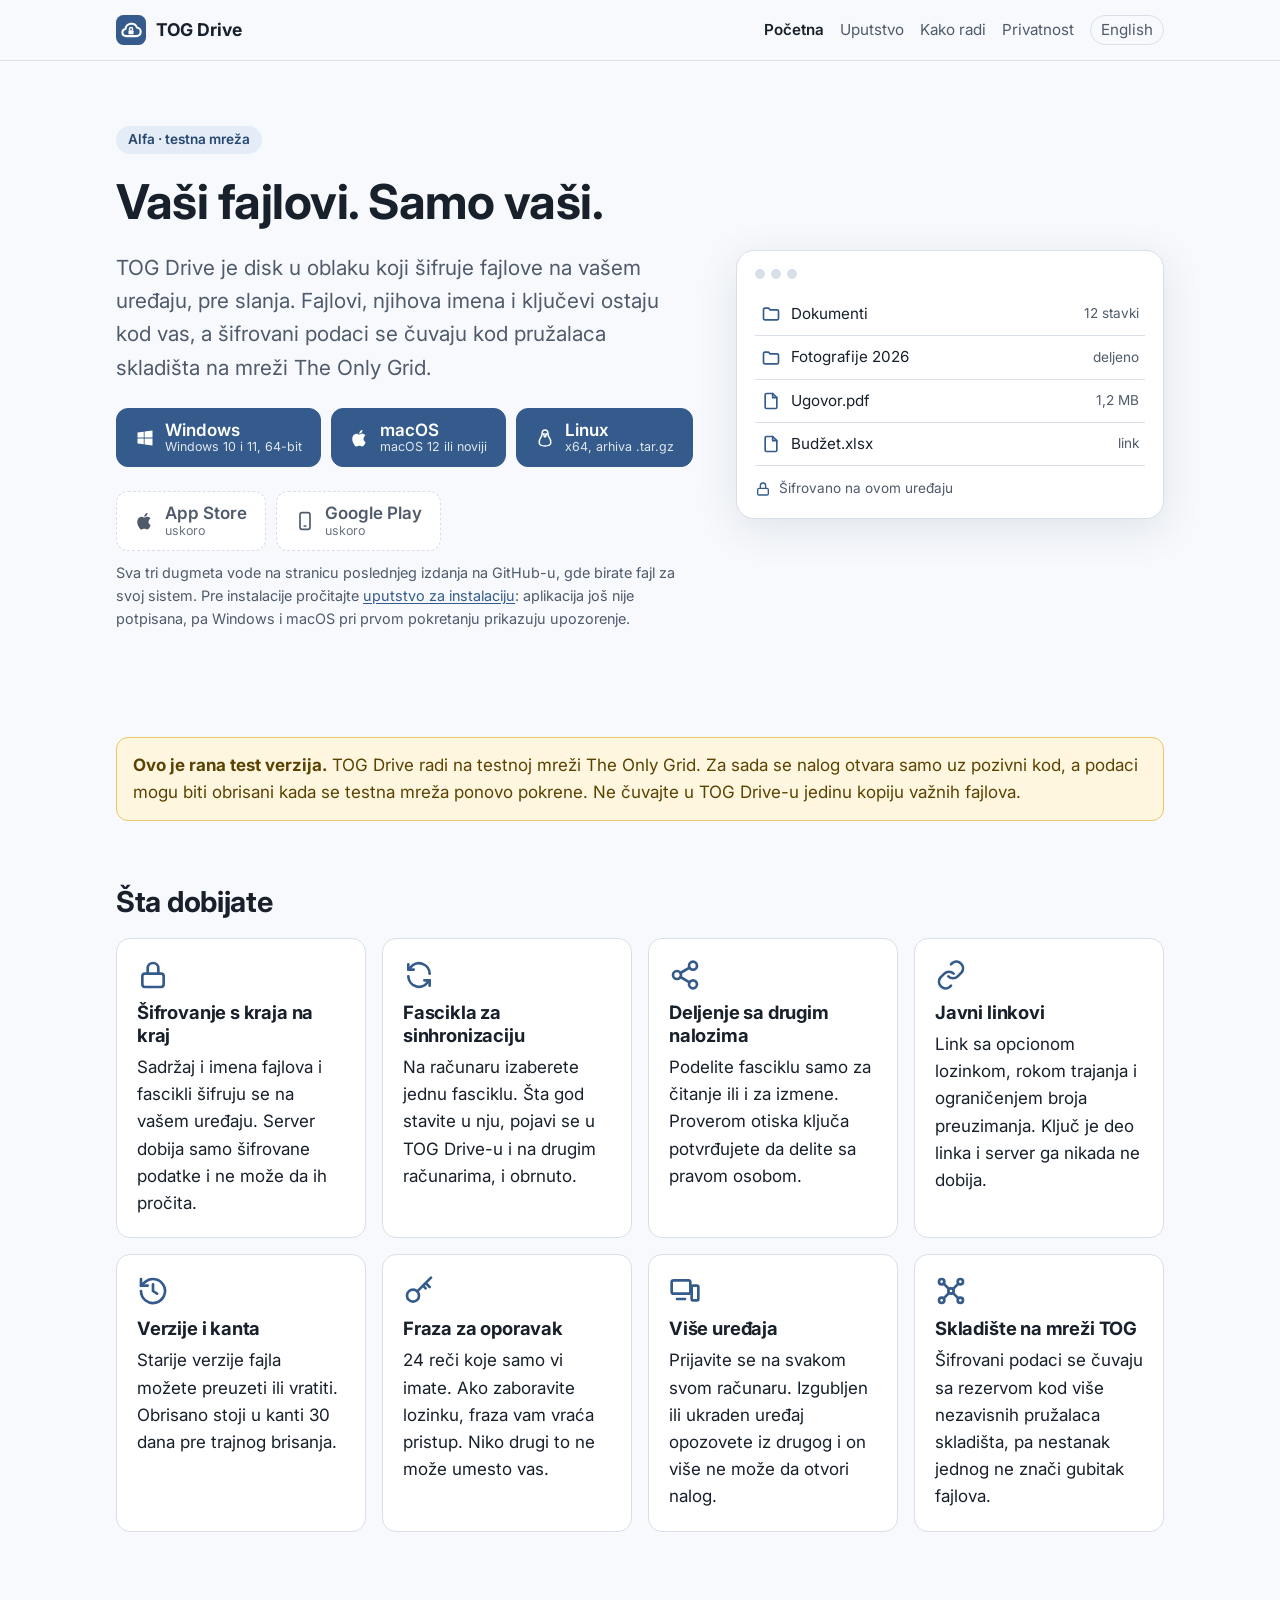
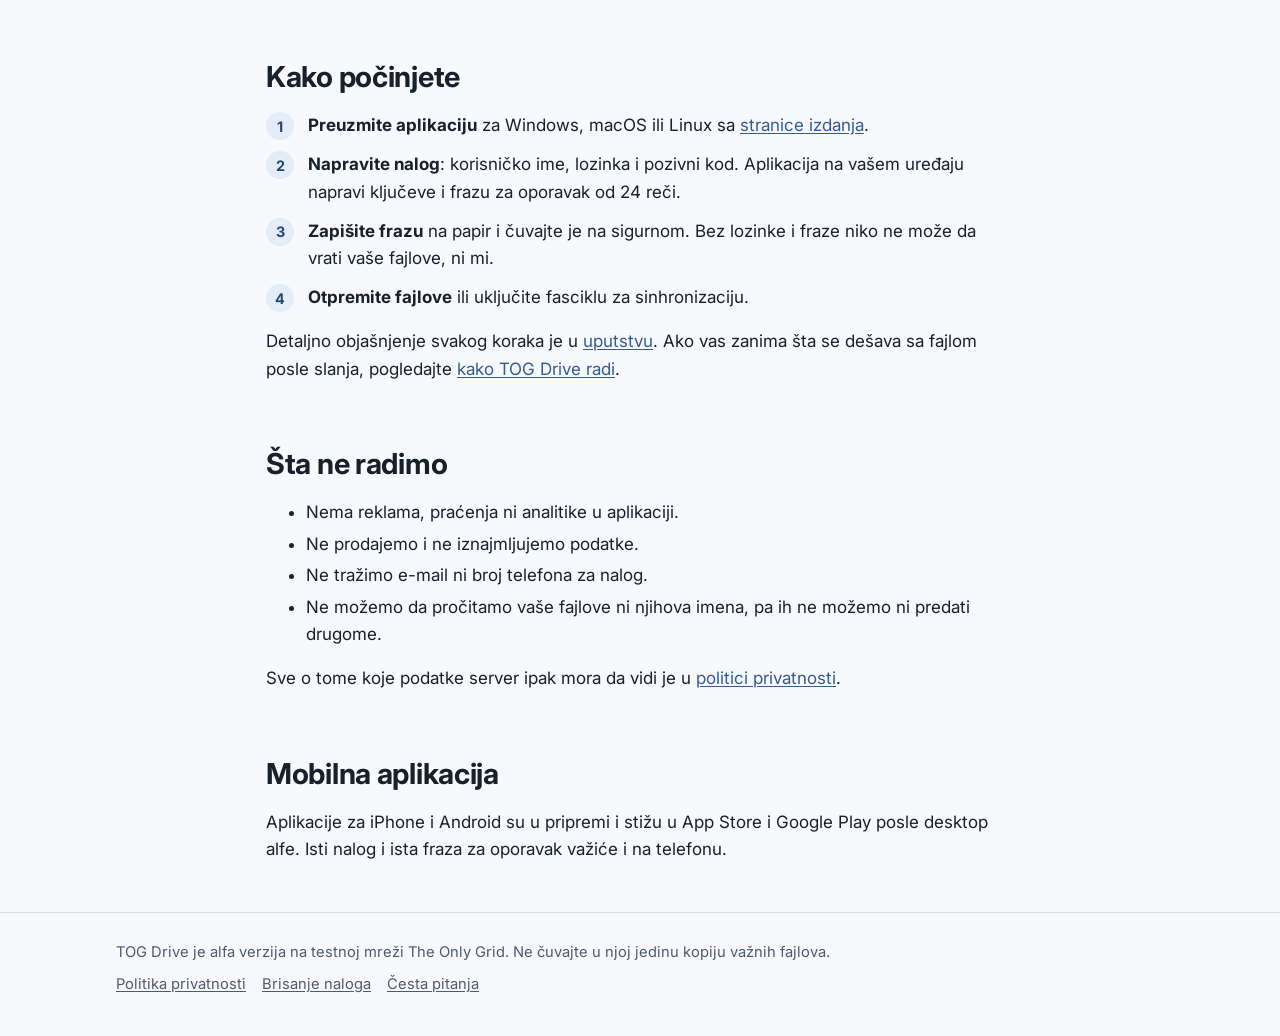
==== index.html @ 7b439019 "TOG Drive site (GitHub Pages): guide, how it works, privacy, sr + en Co-Authored-By: Claude Opus 5.5" ====
<!doctype html>
<html lang="sr-Latn">
<head>
<meta charset="utf-8">
<meta name="viewport" content="width=device-width, initial-scale=1">
<title>TOG Drive: šifrovani disk</title>
<meta name="description" content="TOG Drive je disk u oblaku sa šifrovanjem s kraja na kraj. Fajlovi, imena i ključevi ostaju na vašim uređajima, a šifrovani podaci se čuvaju na mreži The Only Grid.">
<meta name="color-scheme" content="light dark">
<meta name="theme-color" content="#345b8c">
<link rel="alternate" hreflang="sr-Latn" href="index.html">
<link rel="alternate" hreflang="en" href="en/index.html">
<link rel="icon" href="favicon.svg" type="image/svg+xml">
<link rel="preconnect" href="https://fonts.googleapis.com">
<link rel="preconnect" href="https://fonts.gstatic.com" crossorigin>
<link rel="stylesheet" href="https://fonts.googleapis.com/css2?family=Inter:wght@400;600;700&amp;display=swap">
<link rel="stylesheet" href="style.css">
</head>
<body>
<a class="skip" href="#sadrzaj">Preskoči na sadržaj</a>
<header class="site-header">
  <div class="wrap">
    <a class="brand" href="index.html"><svg viewBox="0 0 32 32" aria-hidden="true"><rect width="32" height="32" rx="8" fill="#345b8c"/><path d="M10.2 22.5h11.6a4.6 4.6 0 0 0 .6-9.15 6.4 6.4 0 0 0-12.3 1.6 3.8 3.8 0 0 0 .1 7.55z" fill="none" stroke="#fff" stroke-width="2.2" stroke-linejoin="round"/><rect x="13.3" y="16.2" width="5.4" height="4.4" rx="1" fill="#fff"/><path d="M14.4 16.3v-1.3a1.6 1.6 0 0 1 3.2 0v1.3" fill="none" stroke="#fff" stroke-width="1.5"/></svg><span>TOG Drive</span></a>
    <nav class="nav" aria-label="Glavni meni">
      <a href="index.html" aria-current="page">Početna</a> <a href="uputstvo.html">Uputstvo</a> <a href="kako-radi.html">Kako radi</a> <a href="privatnost.html">Privatnost</a> <a class="lang" href="en/index.html" hreflang="en" lang="en">English</a>
    </nav>
  </div>
</header>
<main id="sadrzaj">
<section class="hero">
  <div class="wrap hero-grid">
    <div>
      <span class="badge">Alfa · testna mreža</span>
      <h1>Vaši fajlovi. Samo vaši.</h1>
      <p class="lead">TOG Drive je disk u oblaku koji šifruje fajlove na vašem uređaju, pre slanja. Fajlovi, njihova imena i ključevi ostaju kod vas, a šifrovani podaci se čuvaju kod pružalaca skladišta na mreži The Only Grid.</p>
      <div class="downloads" id="preuzimanje">
        <a class="btn" href="https://github.com/vahidzekic/theonlygrid-drive/releases/latest"><svg viewBox="0 0 24 24" fill="currentColor" aria-hidden="true"><path d="M3 5.5l7.5-1v7H3zM11.5 4.3L21 3v8.5h-9.5zM3 12.5h7.5v7L3 18.5zM11.5 12.5H21V21l-9.5-1.3z"/></svg><span class="t">Windows<small>Windows 10 i 11, 64-bit</small></span></a>
        <a class="btn" href="https://github.com/vahidzekic/theonlygrid-drive/releases/latest"><svg viewBox="0 0 24 24" fill="currentColor" aria-hidden="true"><path d="M16.4 12.6c0-2.4 2-3.6 2.1-3.7-1.2-1.7-3-1.9-3.6-2-1.5-.2-3 .9-3.8.9s-2-.9-3.3-.9C6 7 4.4 8 3.6 9.6c-1.8 3.1-.5 7.6 1.3 10.1.8 1.2 1.8 2.6 3.1 2.5 1.3-.1 1.7-.8 3.2-.8s1.9.8 3.2.8c1.3 0 2.2-1.2 3-2.4.9-1.4 1.3-2.8 1.3-2.8s-2.6-1-2.6-4zM14 5.4c.7-.8 1.1-1.9 1-3-1 0-2.1.7-2.8 1.5-.6.7-1.2 1.8-1 2.9 1.1.1 2.1-.6 2.8-1.4z"/></svg><span class="t">macOS<small>macOS 12 ili noviji</small></span></a>
        <a class="btn" href="https://github.com/vahidzekic/theonlygrid-drive/releases/latest"><svg viewBox="0 0 24 24" fill="none" stroke="currentColor" stroke-width="1.8" stroke-linecap="round" stroke-linejoin="round" aria-hidden="true"><path d="M12 2.5c-2.4 0-3.6 2-3.6 4.6 0 1.6-.3 2.6-1.4 4.2C5.6 13.3 4.6 15.4 5 18c.3 1.8 2.5 3.5 7 3.5s6.7-1.7 7-3.5c.4-2.6-.6-4.7-2-6.7-1.1-1.6-1.4-2.6-1.4-4.2 0-2.6-1.2-4.6-3.6-4.6z"/><circle cx="10.4" cy="7.4" r=".6" fill="currentColor"/><circle cx="13.6" cy="7.4" r=".6" fill="currentColor"/><path d="M10.8 9.6h2.4l-1.2 1.2z"/></svg><span class="t">Linux<small>x64, arhiva .tar.gz</small></span></a>
      </div>
      <div class="downloads">
        <span class="btn soon" aria-disabled="true"><svg viewBox="0 0 24 24" fill="currentColor" aria-hidden="true"><path d="M16.4 12.6c0-2.4 2-3.6 2.1-3.7-1.2-1.7-3-1.9-3.6-2-1.5-.2-3 .9-3.8.9s-2-.9-3.3-.9C6 7 4.4 8 3.6 9.6c-1.8 3.1-.5 7.6 1.3 10.1.8 1.2 1.8 2.6 3.1 2.5 1.3-.1 1.7-.8 3.2-.8s1.9.8 3.2.8c1.3 0 2.2-1.2 3-2.4.9-1.4 1.3-2.8 1.3-2.8s-2.6-1-2.6-4zM14 5.4c.7-.8 1.1-1.9 1-3-1 0-2.1.7-2.8 1.5-.6.7-1.2 1.8-1 2.9 1.1.1 2.1-.6 2.8-1.4z"/></svg><span class="t">App Store<small>uskoro</small></span></span>
        <span class="btn soon" aria-disabled="true"><svg viewBox="0 0 24 24" fill="none" stroke="currentColor" stroke-width="2" stroke-linecap="round" stroke-linejoin="round" aria-hidden="true"><rect x="6" y="2" width="12" height="20" rx="2.5"/><path d="M11 18h2"/></svg><span class="t">Google Play<small>uskoro</small></span></span>
      </div>
      <p class="fine">Sva tri dugmeta vode na stranicu poslednjeg izdanja na GitHub-u, gde birate fajl za svoj sistem. Pre instalacije pročitajte <a href="uputstvo.html#instalacija">uputstvo za instalaciju</a>: aplikacija još nije potpisana, pa Windows i macOS pri prvom pokretanju prikazuju upozorenje.</p>
    </div>
    <div class="mock" aria-hidden="true">
      <div class="bar"><i></i><i></i><i></i></div>
      <div class="row"><svg viewBox="0 0 24 24" fill="none" stroke="currentColor" stroke-width="2" stroke-linecap="round" stroke-linejoin="round" aria-hidden="true"><path d="M3 6.5A1.5 1.5 0 0 1 4.5 5H9l2 2h8.5A1.5 1.5 0 0 1 21 8.5v9a1.5 1.5 0 0 1-1.5 1.5h-15A1.5 1.5 0 0 1 3 17.5z"/></svg><span>Dokumenti</span><span>12 stavki</span></div>
      <div class="row"><svg viewBox="0 0 24 24" fill="none" stroke="currentColor" stroke-width="2" stroke-linecap="round" stroke-linejoin="round" aria-hidden="true"><path d="M3 6.5A1.5 1.5 0 0 1 4.5 5H9l2 2h8.5A1.5 1.5 0 0 1 21 8.5v9a1.5 1.5 0 0 1-1.5 1.5h-15A1.5 1.5 0 0 1 3 17.5z"/></svg><span>Fotografije 2026</span><span>deljeno</span></div>
      <div class="row"><svg viewBox="0 0 24 24" fill="none" stroke="currentColor" stroke-width="2" stroke-linecap="round" stroke-linejoin="round" aria-hidden="true"><path d="M14 3H6.5A1.5 1.5 0 0 0 5 4.5v15A1.5 1.5 0 0 0 6.5 21h11a1.5 1.5 0 0 0 1.5-1.5V8z"/><path d="M14 3v5h5"/></svg><span>Ugovor.pdf</span><span>1,2 MB</span></div>
      <div class="row"><svg viewBox="0 0 24 24" fill="none" stroke="currentColor" stroke-width="2" stroke-linecap="round" stroke-linejoin="round" aria-hidden="true"><path d="M14 3H6.5A1.5 1.5 0 0 0 5 4.5v15A1.5 1.5 0 0 0 6.5 21h11a1.5 1.5 0 0 0 1.5-1.5V8z"/><path d="M14 3v5h5"/></svg><span>Budžet.xlsx</span><span>link</span></div>
      <div class="lock"><svg viewBox="0 0 24 24" fill="none" stroke="currentColor" stroke-width="2" stroke-linecap="round" stroke-linejoin="round" aria-hidden="true"><rect x="4" y="11" width="16" height="10" rx="2"/><path d="M8 11V7a4 4 0 0 1 8 0v4"/></svg><span>Šifrovano na ovom uređaju</span></div>
    </div>
  </div>
</section>

<section class="section">
  <div class="wrap">
    <div class="warn">
      <p><strong>Ovo je rana test verzija.</strong> TOG Drive radi na testnoj mreži The Only Grid. Za sada se nalog otvara samo uz pozivni kod, a podaci mogu biti obrisani kada se testna mreža ponovo pokrene. Ne čuvajte u TOG Drive-u jedinu kopiju važnih fajlova.</p>
    </div>
    <h2>Šta dobijate</h2>
    <div class="grid">
      <div class="card"><svg viewBox="0 0 24 24" fill="none" stroke="currentColor" stroke-width="2" stroke-linecap="round" stroke-linejoin="round" aria-hidden="true"><rect x="4" y="11" width="16" height="10" rx="2"/><path d="M8 11V7a4 4 0 0 1 8 0v4"/></svg><h3>Šifrovanje s kraja na kraj</h3><p>Sadržaj i imena fajlova i fascikli šifruju se na vašem uređaju. Server dobija samo šifrovane podatke i ne može da ih pročita.</p></div>
      <div class="card"><svg viewBox="0 0 24 24" fill="none" stroke="currentColor" stroke-width="2" stroke-linecap="round" stroke-linejoin="round" aria-hidden="true"><path d="M20 11a8 8 0 0 0-14.5-4.5L4 8"/><path d="M4 4v4h4"/><path d="M4 13a8 8 0 0 0 14.5 4.5L20 16"/><path d="M20 20v-4h-4"/></svg><h3>Fascikla za sinhronizaciju</h3><p>Na računaru izaberete jednu fasciklu. Šta god stavite u nju, pojavi se u TOG Drive-u i na drugim računarima, i obrnuto.</p></div>
      <div class="card"><svg viewBox="0 0 24 24" fill="none" stroke="currentColor" stroke-width="2" stroke-linecap="round" stroke-linejoin="round" aria-hidden="true"><circle cx="18" cy="5" r="3"/><circle cx="6" cy="12" r="3"/><circle cx="18" cy="19" r="3"/><path d="M8.6 13.5l6.8 4M15.4 6.5l-6.8 4"/></svg><h3>Deljenje sa drugim nalozima</h3><p>Podelite fasciklu samo za čitanje ili i za izmene. Proverom otiska ključa potvrđujete da delite sa pravom osobom.</p></div>
      <div class="card"><svg viewBox="0 0 24 24" fill="none" stroke="currentColor" stroke-width="2" stroke-linecap="round" stroke-linejoin="round" aria-hidden="true"><path d="M10 13a5 5 0 0 0 7 0l3-3a5 5 0 0 0-7-7l-1 1"/><path d="M14 11a5 5 0 0 0-7 0l-3 3a5 5 0 0 0 7 7l1-1"/></svg><h3>Javni linkovi</h3><p>Link sa opcionom lozinkom, rokom trajanja i ograničenjem broja preuzimanja. Ključ je deo linka i server ga nikada ne dobija.</p></div>
      <div class="card"><svg viewBox="0 0 24 24" fill="none" stroke="currentColor" stroke-width="2" stroke-linecap="round" stroke-linejoin="round" aria-hidden="true"><path d="M3 12a9 9 0 1 0 3-6.7L3 8"/><path d="M3 3v5h5M12 7v5l3 2"/></svg><h3>Verzije i kanta</h3><p>Starije verzije fajla možete preuzeti ili vratiti. Obrisano stoji u kanti 30 dana pre trajnog brisanja.</p></div>
      <div class="card"><svg viewBox="0 0 24 24" fill="none" stroke="currentColor" stroke-width="2" stroke-linecap="round" stroke-linejoin="round" aria-hidden="true"><circle cx="7.5" cy="15.5" r="4.5"/><path d="M10.7 12.3L21 2M17 6l3 3M15 8l2 2"/></svg><h3>Fraza za oporavak</h3><p>24 reči koje samo vi imate. Ako zaboravite lozinku, fraza vam vraća pristup. Niko drugi to ne može umesto vas.</p></div>
      <div class="card"><svg viewBox="0 0 24 24" fill="none" stroke="currentColor" stroke-width="2" stroke-linecap="round" stroke-linejoin="round" aria-hidden="true"><rect x="2" y="4" width="14" height="10" rx="1.5"/><path d="M6 18h6"/><rect x="17" y="8" width="5" height="11" rx="1"/></svg><h3>Više uređaja</h3><p>Prijavite se na svakom svom računaru. Izgubljen ili ukraden uređaj opozovete iz drugog i on više ne može da otvori nalog.</p></div>
      <div class="card"><svg viewBox="0 0 24 24" fill="none" stroke="currentColor" stroke-width="2" stroke-linecap="round" stroke-linejoin="round" aria-hidden="true"><circle cx="5" cy="5" r="2"/><circle cx="19" cy="5" r="2"/><circle cx="12" cy="12" r="2"/><circle cx="5" cy="19" r="2"/><circle cx="19" cy="19" r="2"/><path d="M6.5 6.5l4 4M17.5 6.5l-4 4M6.5 17.5l4-4M17.5 17.5l-4-4"/></svg><h3>Skladište na mreži TOG</h3><p>Šifrovani podaci se čuvaju sa rezervom kod više nezavisnih pružalaca skladišta, pa nestanak jednog ne znači gubitak fajlova.</p></div>
    </div>
  </div>
</section>

<section class="section">
  <div class="wrap narrow">
    <h2>Kako počinjete</h2>
    <ol class="steps">
      <li><strong>Preuzmite aplikaciju</strong> za Windows, macOS ili Linux sa <a href="https://github.com/vahidzekic/theonlygrid-drive/releases/latest">stranice izdanja</a>.</li>
      <li><strong>Napravite nalog</strong>: korisničko ime, lozinka i pozivni kod. Aplikacija na vašem uređaju napravi ključeve i frazu za oporavak od 24 reči.</li>
      <li><strong>Zapišite frazu</strong> na papir i čuvajte je na sigurnom. Bez lozinke i fraze niko ne može da vrati vaše fajlove, ni mi.</li>
      <li><strong>Otpremite fajlove</strong> ili uključite fasciklu za sinhronizaciju.</li>
    </ol>
    <p>Detaljno objašnjenje svakog koraka je u <a href="uputstvo.html">uputstvu</a>. Ako vas zanima šta se dešava sa fajlom posle slanja, pogledajte <a href="kako-radi.html">kako TOG Drive radi</a>.</p>

    <h2>Šta ne radimo</h2>
    <ul>
      <li>Nema reklama, praćenja ni analitike u aplikaciji.</li>
      <li>Ne prodajemo i ne iznajmljujemo podatke.</li>
      <li>Ne tražimo e-mail ni broj telefona za nalog.</li>
      <li>Ne možemo da pročitamo vaše fajlove ni njihova imena, pa ih ne možemo ni predati drugome.</li>
    </ul>
    <p>Sve o tome koje podatke server ipak mora da vidi je u <a href="privatnost.html">politici privatnosti</a>.</p>

    <h2>Mobilna aplikacija</h2>
    <p>Aplikacije za iPhone i Android su u pripremi i stižu u App Store i Google Play posle desktop alfe. Isti nalog i ista fraza za oporavak važiće i na telefonu.</p>
  </div>
</section>
</main>
<footer class="site-footer">
  <div class="wrap">
    <span>TOG Drive je alfa verzija na testnoj mreži The Only Grid. Ne čuvajte u njoj jedinu kopiju važnih fajlova.</span>
    <nav aria-label="Footer"><a href="privatnost.html">Politika privatnosti</a> <a href="privatnost.html#brisanje-naloga">Brisanje naloga</a> <a href="uputstvo.html#cesta-pitanja">Česta pitanja</a></nav>
  </div>
</footer>
</body>
</html>
---- style.css ----
/* TOG Drive: one stylesheet for every page. Light and dark follow the system. */
:root {
  color-scheme: light dark;
  --bg: #f7f9fc;
  --surface: #ffffff;
  --surface-2: #eef2f8;
  --text: #17202b;
  --muted: #4f5b6b;
  --border: #d8dfe9;
  --accent: #345b8c;
  --accent-strong: #26476f;
  --accent-soft: #e3ecf7;
  --on-accent: #ffffff;
  --warn-bg: #fff6e0;
  --warn-border: #e8c76a;
  --warn-text: #5a4300;
  --ph-bg: #ffe9f0;
  --ph-text: #8a1240;
  --code-bg: #eef1f5;
  --diagram-stroke: #345b8c;
  --diagram-fill: #e3ecf7;
  --diagram-text: #17202b;
  --radius: 14px;
  --maxw: 1080px;
  --font: "Inter", system-ui, -apple-system, "Segoe UI", Roboto, "Noto Sans", "Helvetica Neue", Arial, sans-serif;
  --mono: ui-monospace, "SFMono-Regular", "Cascadia Mono", Menlo, Consolas, monospace;
}
@media (prefers-color-scheme: dark) {
  :root {
    --bg: #0f141b;
    --surface: #161d27;
    --surface-2: #1c2531;
    --text: #e6ebf2;
    --muted: #a5b0bf;
    --border: #2b3645;
    --accent: #8db4e6;
    --accent-strong: #b3cdf0;
    --accent-soft: #1d2b3d;
    --on-accent: #0c1622;
    --warn-bg: #2b2412;
    --warn-border: #7a6224;
    --warn-text: #f1dca0;
    --ph-bg: #3a1726;
    --ph-text: #ffb3cd;
    --code-bg: #1f2833;
    --diagram-stroke: #8db4e6;
    --diagram-fill: #1d2b3d;
    --diagram-text: #e6ebf2;
  }
}

*, *::before, *::after { box-sizing: border-box; }
html { -webkit-text-size-adjust: 100%; scroll-padding-top: 76px; }
body {
  margin: 0;
  background: var(--bg);
  color: var(--text);
  font-family: var(--font);
  font-size: 17px;
  line-height: 1.6;
  overflow-wrap: anywhere;
}
img, svg { max-width: 100%; height: auto; }
a { color: var(--accent); text-underline-offset: 2px; }
a:hover { color: var(--accent-strong); }
code, kbd { font-family: var(--mono); font-size: .9em; background: var(--code-bg); padding: .1em .35em; border-radius: 5px; }
pre { background: var(--code-bg); padding: 12px 14px; border-radius: 10px; overflow-x: auto; font-size: 15px; line-height: 1.5; }
pre code { background: none; padding: 0; }
h1, h2, h3 { line-height: 1.25; letter-spacing: -.01em; }
h1 { font-size: clamp(2rem, 5vw, 3rem); margin: 0 0 .4em; }
h2 { font-size: clamp(1.4rem, 3vw, 1.8rem); margin: 2.2em 0 .6em; }
h3 { font-size: 1.15rem; margin: 1.6em 0 .4em; }
p, ul, ol { margin: 0 0 1em; }
li { margin: .25em 0; }
hr { border: 0; border-top: 1px solid var(--border); margin: 2.5em 0; }

.skip { position: absolute; left: -9999px; }
.skip:focus { left: 16px; top: 8px; z-index: 10; background: var(--surface); padding: 8px 12px; border-radius: 8px; }

.wrap { max-width: var(--maxw); margin: 0 auto; padding: 0 16px; }
.narrow { max-width: 780px; }

/* Header */
.site-header {
  position: sticky; top: 0; z-index: 5;
  background: var(--bg);
  background: color-mix(in srgb, var(--bg) 88%, transparent);
  backdrop-filter: saturate(1.4) blur(8px);
  -webkit-backdrop-filter: saturate(1.4) blur(8px);
  border-bottom: 1px solid var(--border);
}
.site-header .wrap { display: flex; align-items: center; gap: 12px; min-height: 60px; flex-wrap: wrap; }
.brand { display: inline-flex; align-items: center; gap: 10px; font-weight: 700; color: var(--text); text-decoration: none; font-size: 1.1rem; margin-right: auto; }
.brand svg { width: 30px; height: 30px; }
.nav { display: flex; gap: 4px 16px; flex-wrap: wrap; align-items: center; font-size: .95rem; }
.nav a { color: var(--muted); text-decoration: none; padding: 4px 0; }
.nav a:hover, .nav a[aria-current="page"] { color: var(--text); }
.nav a[aria-current="page"] { font-weight: 600; }
.nav .lang { border: 1px solid var(--border); border-radius: 999px; padding: 2px 10px; }
@media (max-width: 640px) {
  .site-header { position: static; }
  .site-header .wrap { padding-top: 8px; padding-bottom: 8px; }
  .nav { width: 100%; font-size: .92rem; }
}

/* Hero */
.hero { padding: 64px 0 40px; }
.hero .lead { font-size: clamp(1.1rem, 2.2vw, 1.3rem); color: var(--muted); max-width: 680px; }
.badge { display: inline-block; background: var(--accent-soft); color: var(--accent-strong); border-radius: 999px; padding: 3px 12px; font-size: .85rem; font-weight: 600; margin-bottom: 18px; }
.hero-grid { display: grid; grid-template-columns: 1.15fr .85fr; gap: 40px; align-items: center; }
@media (max-width: 860px) { .hero-grid { grid-template-columns: minmax(0, 1fr); gap: 24px; } .hero { padding-top: 32px; padding-bottom: 8px; } }
@media (max-width: 480px) { .grid { grid-template-columns: minmax(0, 1fr); } }

/* Buttons */
.downloads { display: flex; flex-wrap: wrap; gap: 10px; margin: 24px 0 10px; }
.btn {
  display: inline-flex; align-items: center; gap: 10px;
  padding: 11px 18px; border-radius: 12px; text-decoration: none; font-weight: 600;
  border: 1px solid var(--accent); background: var(--accent); color: var(--on-accent);
  min-height: 48px;
}
.btn:hover { background: var(--accent-strong); border-color: var(--accent-strong); color: var(--on-accent); }
.btn svg { width: 20px; height: 20px; flex: none; }
.btn small { display: block; font-weight: 400; font-size: .78rem; opacity: .85; line-height: 1.2; }
.btn .t { line-height: 1.2; }
.btn.ghost { background: transparent; color: var(--text); border-color: var(--border); }
.btn.ghost:hover { background: var(--surface-2); color: var(--text); }
.btn.soon { background: var(--surface); color: var(--muted); border: 1px dashed var(--border); cursor: default; }
.btn.soon:hover { background: var(--surface); color: var(--muted); }
.fine { font-size: .9rem; color: var(--muted); }
@media (max-width: 480px) { .downloads .btn { flex: 1 1 100%; } }

/* Cards */
.grid { display: grid; gap: 16px; grid-template-columns: repeat(auto-fit, minmax(240px, 1fr)); }
.card { background: var(--surface); border: 1px solid var(--border); border-radius: var(--radius); padding: 20px; }
.card h3 { margin-top: 0; }
.card p:last-child { margin-bottom: 0; }
.card > svg { display: block; width: 32px; height: 32px; color: var(--accent); margin-bottom: 10px; }

/* Callouts */
.note, .warn { border-radius: 12px; padding: 14px 16px; margin: 1.2em 0; border: 1px solid var(--border); background: var(--surface); }
.warn { background: var(--warn-bg); border-color: var(--warn-border); color: var(--warn-text); }
.warn a { color: inherit; }
.note > :last-child, .warn > :last-child { margin-bottom: 0; }
.ph { background: var(--ph-bg); color: var(--ph-text); padding: .05em .35em; border-radius: 5px; font-weight: 600; }

/* Page layout with table of contents */
.page { padding: 40px 0 64px; }
.with-toc { display: grid; grid-template-columns: 230px minmax(0, 1fr); gap: 40px; align-items: start; }
.toc { position: sticky; top: 80px; font-size: .92rem; background: var(--surface); border: 1px solid var(--border); border-radius: var(--radius); padding: 14px 16px; max-height: calc(100vh - 100px); overflow: auto; }
.toc strong { display: block; margin-bottom: 6px; }
.toc ol { padding-left: 1.2em; margin: 0; }
.toc a { color: var(--muted); text-decoration: none; }
.toc a:hover { color: var(--accent); }
@media (max-width: 900px) {
  .with-toc { grid-template-columns: minmax(0, 1fr); gap: 8px; }
  .toc { position: static; max-height: none; }
}
article h2:first-of-type { margin-top: 1em; }
.steps { counter-reset: s; list-style: none; padding: 0; }
.steps > li { counter-increment: s; position: relative; padding-left: 42px; margin: 12px 0; }
.steps > li::before { content: counter(s); position: absolute; left: 0; top: 0; width: 28px; height: 28px; border-radius: 50%; background: var(--accent-soft); color: var(--accent-strong); font-weight: 700; display: grid; place-items: center; font-size: .9rem; }
details { background: var(--surface); border: 1px solid var(--border); border-radius: 12px; padding: 10px 14px; margin: 8px 0; }
details summary { cursor: pointer; font-weight: 600; }
details[open] summary { margin-bottom: 8px; }
table { border-collapse: collapse; width: 100%; margin: 0 0 1em; font-size: .95rem; }
th, td { border: 1px solid var(--border); padding: 8px 10px; text-align: left; vertical-align: top; }
th { background: var(--surface-2); }
.table-wrap { overflow-x: auto; }

/* Diagrams */
figure { margin: 1.5em 0; }
figure.diagram { background: var(--surface); border: 1px solid var(--border); border-radius: var(--radius); padding: 16px; }
figcaption { font-size: .9rem; color: var(--muted); margin-top: 8px; }
.diagram svg { display: block; width: 100%; height: auto; }
.diagram .box { fill: var(--diagram-fill); stroke: var(--diagram-stroke); stroke-width: 2; }
.diagram .plain { fill: var(--surface); stroke: var(--border); stroke-width: 1.5; }
.diagram .line { stroke: var(--diagram-stroke); stroke-width: 2; fill: none; }
.diagram .dash { stroke-dasharray: 6 5; }
.diagram .head { fill: var(--diagram-stroke); }
.diagram text { fill: var(--diagram-text); font-family: var(--font); font-size: 15px; }
.diagram .small { font-size: 12.5px; fill: var(--muted); }
.diagram .title { font-weight: 700; font-size: 16px; }
.diagram .accent { fill: var(--diagram-stroke); }

/* App mock in hero */
.mock { background: var(--surface); border: 1px solid var(--border); border-radius: 18px; padding: 18px; box-shadow: 0 10px 40px rgba(20, 40, 80, .10); }
.mock .bar { display: flex; gap: 6px; margin-bottom: 14px; }
.mock .bar i { width: 10px; height: 10px; border-radius: 50%; background: var(--border); display: block; }
.mock .row { display: flex; align-items: center; gap: 10px; padding: 9px 6px; border-bottom: 1px solid var(--border); font-size: .95rem; }
.mock .row:last-child { border-bottom: 0; }
.mock .row svg { width: 20px; height: 20px; color: var(--accent); flex: none; }
.mock .row span:last-child { margin-left: auto; color: var(--muted); font-size: .85rem; }
.mock .lock { display: flex; gap: 8px; align-items: center; margin-top: 12px; font-size: .85rem; color: var(--muted); }
.mock .lock svg { width: 16px; height: 16px; color: var(--accent); }

/* Footer */
.site-footer { border-top: 1px solid var(--border); padding: 28px 0 40px; color: var(--muted); font-size: .92rem; }
.site-footer .wrap { display: flex; flex-wrap: wrap; gap: 8px 24px; justify-content: space-between; }
.site-footer nav { display: flex; flex-wrap: wrap; gap: 6px 16px; }
.site-footer a { color: var(--muted); }

.section { padding: 32px 0; }
.center { text-align: center; }
.muted { color: var(--muted); }
.diagram svg.tall { display: none; max-width: 360px; margin: 0 auto; }
@media (max-width: 600px) {
  .diagram svg.wide { display: none; }
  .diagram svg.tall { display: block; }
}
.diagram svg.ec { max-width: 460px; margin: 0 auto; }
@media (max-width: 480px) { pre { font-size: 13px; } }
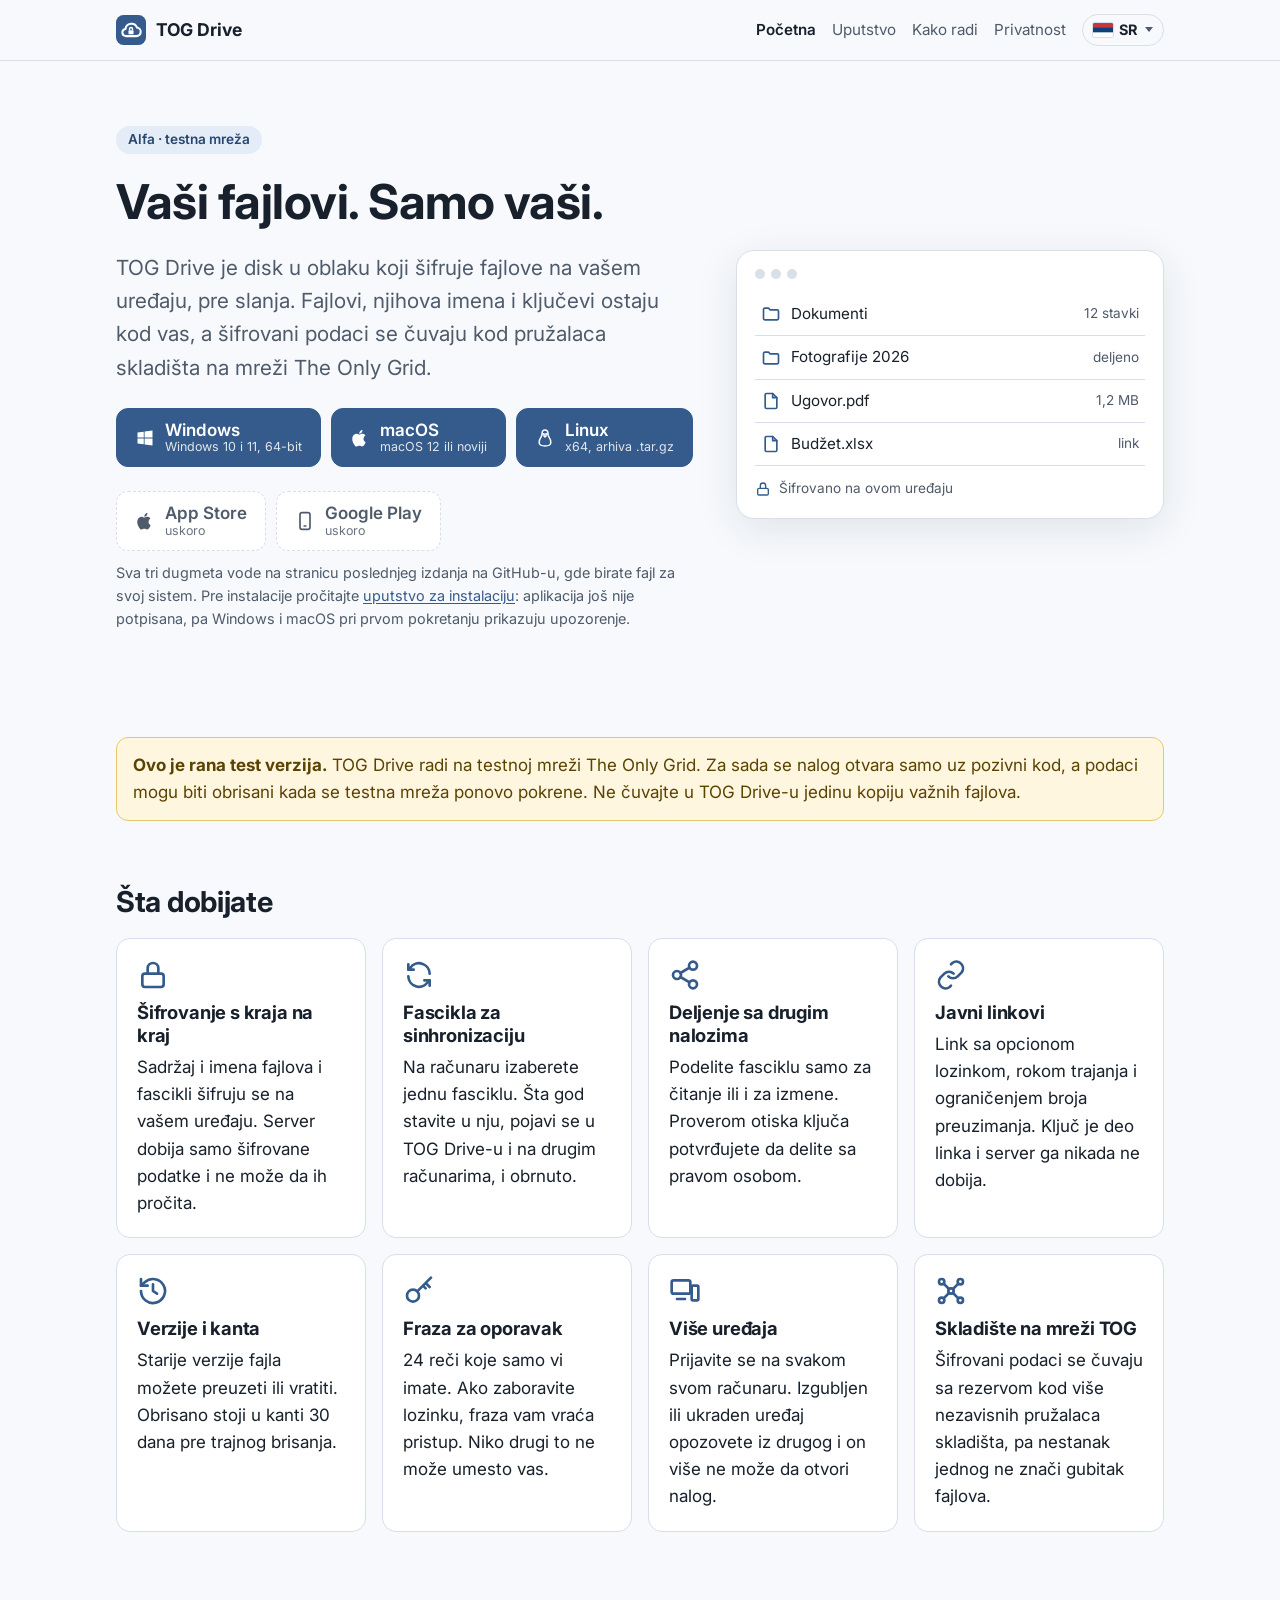
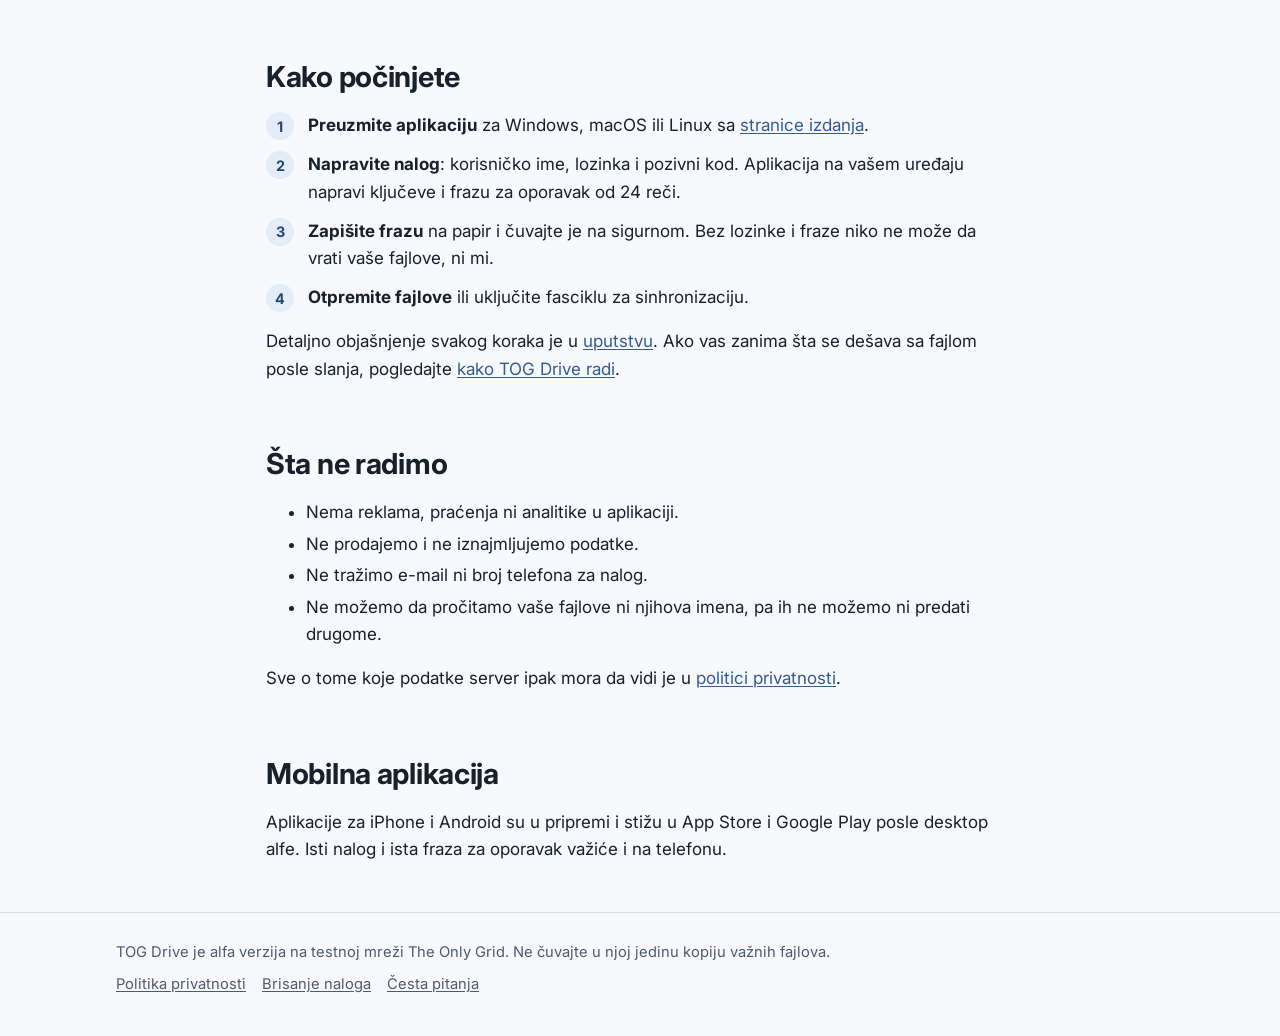
==== commit f059af50: "Site: German pages and a flag language menu (SR/EN/DE) de/ has the home page, guide, how it works an" ====
--- a/index.html
+++ b/index.html
@@ -9,6 +9,8 @@
 <meta name="theme-color" content="#345b8c">
 <link rel="alternate" hreflang="sr-Latn" href="index.html">
 <link rel="alternate" hreflang="en" href="en/index.html">
+<link rel="alternate" hreflang="de" href="de/index.html">
+<link rel="alternate" hreflang="x-default" href="en/index.html">
 <link rel="icon" href="favicon.svg" type="image/svg+xml">
 <link rel="preconnect" href="https://fonts.googleapis.com">
 <link rel="preconnect" href="https://fonts.gstatic.com" crossorigin>
@@ -21,7 +23,7 @@
   <div class="wrap">
     <a class="brand" href="index.html"><svg viewBox="0 0 32 32" aria-hidden="true"><rect width="32" height="32" rx="8" fill="#345b8c"/><path d="M10.2 22.5h11.6a4.6 4.6 0 0 0 .6-9.15 6.4 6.4 0 0 0-12.3 1.6 3.8 3.8 0 0 0 .1 7.55z" fill="none" stroke="#fff" stroke-width="2.2" stroke-linejoin="round"/><rect x="13.3" y="16.2" width="5.4" height="4.4" rx="1" fill="#fff"/><path d="M14.4 16.3v-1.3a1.6 1.6 0 0 1 3.2 0v1.3" fill="none" stroke="#fff" stroke-width="1.5"/></svg><span>TOG Drive</span></a>
     <nav class="nav" aria-label="Glavni meni">
-      <a href="index.html" aria-current="page">Početna</a> <a href="uputstvo.html">Uputstvo</a> <a href="kako-radi.html">Kako radi</a> <a href="privatnost.html">Privatnost</a> <a class="lang" href="en/index.html" hreflang="en" lang="en">English</a>
+      <a href="index.html" aria-current="page">Početna</a> <a href="uputstvo.html">Uputstvo</a> <a href="kako-radi.html">Kako radi</a> <a href="privatnost.html">Privatnost</a> <details class="langmenu"><summary aria-label="Jezik: Srpski"><img src="flags/sr.svg" alt="" width="20" height="14"><b>SR</b></summary><ul><li><a href="index.html" hreflang="sr-Latn" lang="sr-Latn" aria-current="true"><img src="flags/sr.svg" alt="" width="20" height="14"><b>SR</b><span>Srpski</span></a></li><li><a href="en/index.html" hreflang="en" lang="en"><img src="flags/en.svg" alt="" width="20" height="14"><b>EN</b><span>English</span></a></li><li><a href="de/index.html" hreflang="de" lang="de"><img src="flags/de.svg" alt="" width="20" height="14"><b>DE</b><span>Deutsch</span></a></li></ul></details>
     </nav>
   </div>
 </header>
--- a/style.css
+++ b/style.css
@@ -97,6 +97,19 @@
 .nav a:hover, .nav a[aria-current="page"] { color: var(--text); }
 .nav a[aria-current="page"] { font-weight: 600; }
 .nav .lang { border: 1px solid var(--border); border-radius: 999px; padding: 2px 10px; }
+/* Language dropdown: flag + short code (docs/i18n.md in The-Only-Grid), no JavaScript. */
+.langmenu, .langmenu[open] { position: relative; background: none; border: 0; border-radius: 0; padding: 0; margin: 0; }
+.langmenu[open] summary { margin-bottom: 0; }
+.langmenu summary { font-weight: 600; list-style: none; display: inline-flex; align-items: center; gap: 6px; cursor: pointer; border: 1px solid var(--border); border-radius: 999px; padding: 3px 10px; color: var(--text); font-size: .9rem; }
+.langmenu summary::-webkit-details-marker { display: none; }
+.langmenu summary::after { content: ""; width: 0; height: 0; border-left: 4px solid transparent; border-right: 4px solid transparent; border-top: 5px solid var(--muted); margin-left: 2px; }
+.langmenu[open] summary::after { transform: rotate(180deg); }
+.langmenu img { width: 20px; height: 14px; border-radius: 2px; box-shadow: 0 0 0 1px var(--border); object-fit: cover; }
+.langmenu ul { position: absolute; right: 0; top: calc(100% + 6px); z-index: 20; list-style: none; margin: 0; padding: 6px; min-width: 170px; background: var(--surface); border: 1px solid var(--border); border-radius: 10px; box-shadow: 0 8px 24px rgba(0,0,0,.14); }
+.langmenu li a { display: flex; align-items: center; gap: 10px; padding: 7px 10px; border-radius: 6px; color: var(--text); text-decoration: none; }
+.langmenu li a:hover, .langmenu li a:focus-visible { background: var(--surface-2); }
+.langmenu li a[aria-current] { font-weight: 600; background: var(--accent-soft); }
+.langmenu li span { color: var(--muted); font-weight: 400; }
 @media (max-width: 640px) {
   .site-header { position: static; }
   .site-header .wrap { padding-top: 8px; padding-bottom: 8px; }
